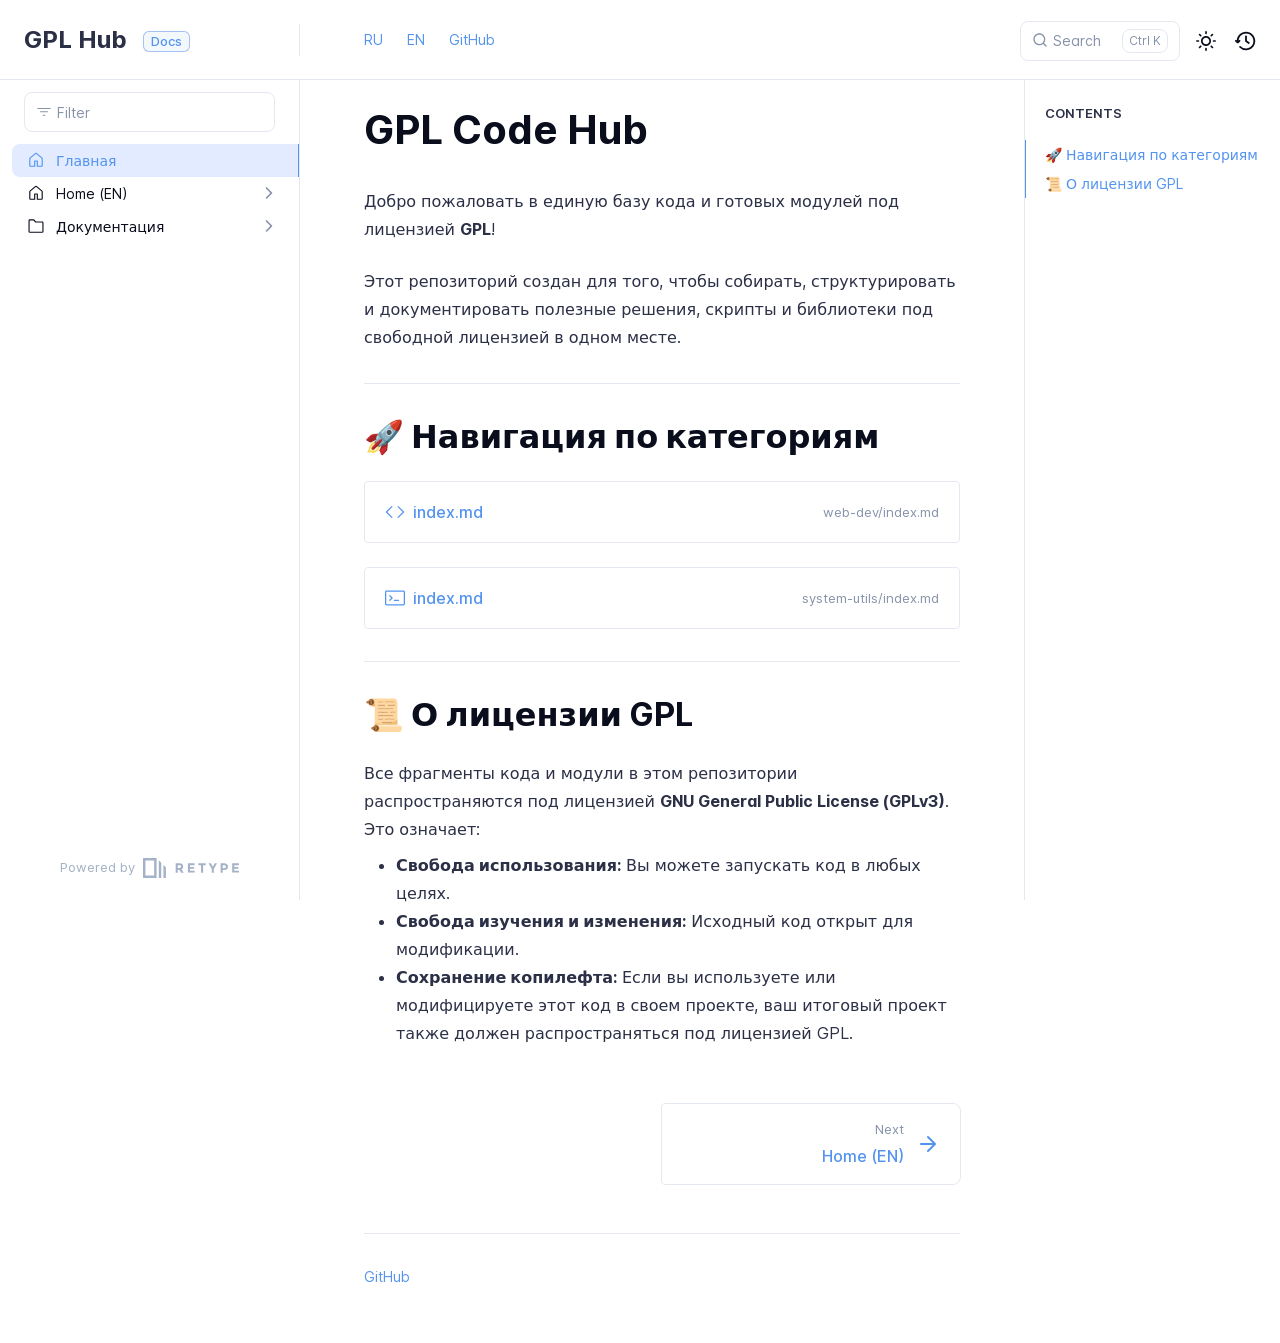
==== index.html @ ab06c72d "Refreshes Retype-generated documentation. Process triggered by Pashamin." ====
<!DOCTYPE html>
<html lang="en" class="h-full">
<head>
    <meta charset="UTF-8">
    <meta name="viewport" content="width=device-width,initial-scale=1">
    <meta name="turbo-cache-control" content="no-cache" data-turbo-track="reload" data-track-token="3.12.0.843558842921">

    <!-- See retype.com -->
    <meta name="generator" content="Retype 3.12.0">

    <!-- Primary Meta Tags -->
    <title>GPL Code Hub</title>
    <meta name="title" content="GPL Code Hub">
    <meta name="description" content="Добро пожаловать в единую базу кода и готовых модулей под лицензией GPL!">

    <!-- Canonical -->
    <link rel="canonical" href="/">

    <!-- Open Graph / Facebook -->
    <meta property="og:type" content="website">
    <meta property="og:url" content="/">
    <meta property="og:title" content="GPL Code Hub">
    <meta property="og:description" content="Добро пожаловать в единую базу кода и готовых модулей под лицензией GPL!">

    <!-- Twitter -->
    <meta property="twitter:card" content="summary_large_image">
    <meta property="twitter:url" content="/">
    <meta property="twitter:title" content="GPL Code Hub">
    <meta property="twitter:description" content="Добро пожаловать в единую базу кода и готовых модулей под лицензией GPL!">

    <script data-cfasync="false">(function(){var cl=document.documentElement.classList,ls=localStorage.getItem("retype_scheme"),hd=cl.contains("dark"),hl=cl.contains("light"),wm=window.matchMedia&&window.matchMedia("(prefers-color-scheme: dark)").matches;if(ls==="dark"||(!ls&&wm&&!hd&&!hl)){cl.remove("light");cl.add("dark")}else if(ls==="light"||(!ls&&!wm&&!hd&&!hl)){cl.remove("dark");cl.add("light")}})();</script>

    <link href="resources/css/retype.css?v=3.12.0.843558842921" rel="stylesheet">

    <script data-cfasync="false" src="resources/js/config.js?v=3.12.0.843558842921" data-turbo-eval="false" defer></script>
    <script data-cfasync="false" src="resources/js/retype.js?v=3.12.0" data-turbo-eval="false" defer></script>
    <script id="lunr-js" data-cfasync="false" src="resources/js/lunr.js?v=3.12.0.843558842921" data-turbo-eval="false" defer></script>
</head>
<body>
    <div id="retype-app" class="relative text-base antialiased text-base-text bg-base-bg font-body">
        <div class="absolute bottom-0 left-0" style="top: 5rem; right: 50%"></div>
    
        <header id="retype-header" class="sticky top-0 z-30 flex w-full h-16 bg-header-bg border-b border-header-border md:h-20">
            <div class="container relative flex items-center justify-between pr-6 grow md:justify-start">
                <!-- Mobile menu button skeleton -->
                <button v-cloak class="skeleton retype-mobile-menu-button flex items-center justify-center shrink-0 overflow-hidden dark:text-white focus:outline-none rounded-full w-10 h-10 ml-3.5 md:hidden"><svg xmlns="http://www.w3.org/2000/svg" class="mb-px shrink-0" width="24" height="24" viewBox="0 0 24 24" role="presentation" style="margin-bottom: 0px;"><g fill="currentColor"><path d="M2 4h20v2H2zM2 11h20v2H2zM2 18h20v2H2z"></path></g></svg></button>
                <div v-cloak id="retype-sidebar-left-toggle-button"></div>
        
                <!-- Logo -->
                <div class="flex items-center justify-between h-full py-2 md:w-75">
                    <div class="flex items-center px-2 md:px-6">
                        <a id="retype-branding-logo" href="" class="flex items-center leading-snug text-2xl">
                            <span class="dark:text-white font-bold line-clamp-1 md:line-clamp-2">GPL Hub</span>
                        </a><span id="retype-branding-label" class="inline-flex mt-1 px-2 py-1 ml-4 text-xs font-medium leading-none items-center rounded-md bg-branding-label-bg text-branding-label-text ring-1 ring-branding-label-border ring-inset md:inline-block">Docs</span>
                    </div>
        
                    <span class="hidden h-8 border-r md:inline-block border-base-border"></span>
                </div>
        
                <div class="flex justify-between md:grow">
                    <!-- Top Nav -->
                    <nav id="retype-header-nav" class="hidden md:flex">
                        <ul class="flex flex-col mb-4 md:pl-16 md:mb-0 md:flex-row md:items-center">
                            <li class="mr-6">
                                <a class="py-2 md:mb-0 inline-flex items-center text-sm whitespace-nowrap transition-colors duration-200 ease-linear md:text-header-text font-header-text hover:text-header-text-hover" href="">RU</a>
                            </li>
                            <li class="mr-6">
                                <a class="py-2 md:mb-0 inline-flex items-center text-sm whitespace-nowrap transition-colors duration-200 ease-linear md:text-header-text font-header-text hover:text-header-text-hover" href="en/">EN</a>
                            </li>
                            <li class="mr-6">
                                <a class="py-2 md:mb-0 inline-flex items-center text-sm whitespace-nowrap transition-colors duration-200 ease-linear md:text-header-text font-header-text hover:text-header-text-hover" href="https://github.com/Pashamin/gpl-compliance-archive">GitHub</a>
                            </li>
        
                        </ul>
                    </nav>
        
                    <div v-cloak class="flex justify-end grow">
                        <div id="retype-mobile-search-button"></div>
                        <doc-search-desktop></doc-search-desktop>
        
                        <doc-theme-switch class="lg:ml-2"></doc-theme-switch>
                        <doc-history></doc-history>
                    </div>
                </div>
            </div>
        </header>
    
    
        <div id="retype-container" class="container relative flex bg-white">
            <!-- Sidebar Skeleton -->
            <div v-cloak class="fixed flex flex-col shrink-0 duration-300 ease-in-out bg-sidebar-left-bg border-sidebar-left-border sidebar top-20 w-75 border-r h-screen md:sticky transition-transform skeleton">
            
                <div class="flex items-center h-16 px-6">
                    <input id="retype-filter-input-mock" class="w-full h-10 pl-8 px-3 py-2 transition-colors duration-200 ease-linear bg-filter-bg border border-filter-border rounded-lg shadow-none md:text-sm hover:border-filter-border-hover focus:outline-none focus:border-filter-border-focus placeholder-filter-placeholder" type="text">
                </div>
            
                <div class="pl-6 mt-1 mb-4">
                    <div class="w-32 h-3 mb-4 bg-skeleton-bg rounded-full loading"></div>
                    <div class="w-48 h-3 mb-4 bg-skeleton-bg rounded-full loading"></div>
                    <div class="w-40 h-3 mb-4 bg-skeleton-bg rounded-full loading"></div>
                    <div class="w-32 h-3 mb-4 bg-skeleton-bg rounded-full loading"></div>
                    <div class="w-48 h-3 mb-4 bg-skeleton-bg rounded-full loading"></div>
                    <div class="w-40 h-3 mb-4 bg-skeleton-bg rounded-full loading"></div>
                </div>
            
                <div class="shrink-0 mt-auto bg-transparent dark:border-base-border">
                    <a class="flex items-center justify-center flex-nowrap h-16 text-gray-350 dark:text-dark-400 hover:text-gray-600 dark:hover:text-dark-300 transition-colors duration-150 ease-in docs-powered-by" target="_blank" href="https://retype.com/" rel="noopener">
                        <span class="text-xs whitespace-nowrap">Powered by</span>
                        <svg xmlns="http://www.w3.org/2000/svg" class="ml-2" fill="currentColor" width="96" height="20" overflow="visible"><path d="M0 0v20h13.59V0H0zm11.15 17.54H2.44V2.46h8.71v15.08zM15.8 20h2.44V4.67L15.8 2.22zM20.45 6.89V20h2.44V9.34z"/><g><path d="M40.16 8.44c0 1.49-.59 2.45-1.75 2.88l2.34 3.32h-2.53l-2.04-2.96h-1.43v2.96h-2.06V5.36h3.5c1.43 0 2.46.24 3.07.73s.9 1.27.9 2.35zm-2.48 1.1c.26-.23.38-.59.38-1.09 0-.5-.13-.84-.4-1.03s-.73-.28-1.39-.28h-1.54v2.75h1.5c.72 0 1.2-.12 1.45-.35zM51.56 5.36V7.2h-4.59v1.91h4.13v1.76h-4.13v1.92h4.74v1.83h-6.79V5.36h6.64zM60.09 7.15v7.48h-2.06V7.15h-2.61V5.36h7.28v1.79h-2.61zM70.81 14.64h-2.06v-3.66l-3.19-5.61h2.23l1.99 3.45 1.99-3.45H74l-3.19 5.61v3.66zM83.99 6.19c.65.55.97 1.4.97 2.55s-.33 1.98-1 2.51-1.68.8-3.04.8h-1.23v2.59h-2.06V5.36h3.26c1.42 0 2.45.28 3.1.83zm-1.51 3.65c.25-.28.37-.69.37-1.22s-.16-.92-.48-1.14c-.32-.23-.82-.34-1.5-.34H79.7v3.12h1.38c.68 0 1.15-.14 1.4-.42zM95.85 5.36V7.2h-4.59v1.91h4.13v1.76h-4.13v1.92H96v1.83h-6.79V5.36h6.64z"/></g></svg>
                    </a>
                </div>
            </div>
            
            <!-- Sidebar component -->
            <doc-sidebar v-cloak>
                <template #sidebar-footer>
                    <div class="shrink-0 mt-auto border-t md:bg-transparent md:border-none dark:border-base-border">
            
                        <div class="py-3 px-6 md:hidden border-b dark:border-base-border">
                            <nav>
                                <ul class="flex flex-wrap justify-center items-center">
                                    <li class="mr-6">
                                        <a class="block py-1 inline-flex items-center text-sm whitespace-nowrap transition-colors duration-200 ease-linear md:text-header-text font-header-text hover:text-header-text-hover" href="">RU</a>
                                    </li>
                                    <li class="mr-6">
                                        <a class="block py-1 inline-flex items-center text-sm whitespace-nowrap transition-colors duration-200 ease-linear md:text-header-text font-header-text hover:text-header-text-hover" href="en/">EN</a>
                                    </li>
                                    <li class="mr-6">
                                        <a class="block py-1 inline-flex items-center text-sm whitespace-nowrap transition-colors duration-200 ease-linear md:text-header-text font-header-text hover:text-header-text-hover" href="https://github.com/Pashamin/gpl-compliance-archive">GitHub</a>
                                    </li>
            
                                </ul>
                            </nav>
                        </div>
            
                        <a class="flex items-center justify-center flex-nowrap h-16 text-gray-350 dark:text-dark-400 hover:text-gray-600 dark:hover:text-dark-300 transition-colors duration-150 ease-in docs-powered-by" target="_blank" href="https://retype.com/" rel="noopener">
                            <span class="text-xs whitespace-nowrap">Powered by</span>
                            <svg xmlns="http://www.w3.org/2000/svg" class="ml-2" fill="currentColor" width="96" height="20" overflow="visible"><path d="M0 0v20h13.59V0H0zm11.15 17.54H2.44V2.46h8.71v15.08zM15.8 20h2.44V4.67L15.8 2.22zM20.45 6.89V20h2.44V9.34z"/><g><path d="M40.16 8.44c0 1.49-.59 2.45-1.75 2.88l2.34 3.32h-2.53l-2.04-2.96h-1.43v2.96h-2.06V5.36h3.5c1.43 0 2.46.24 3.07.73s.9 1.27.9 2.35zm-2.48 1.1c.26-.23.38-.59.38-1.09 0-.5-.13-.84-.4-1.03s-.73-.28-1.39-.28h-1.54v2.75h1.5c.72 0 1.2-.12 1.45-.35zM51.56 5.36V7.2h-4.59v1.91h4.13v1.76h-4.13v1.92h4.74v1.83h-6.79V5.36h6.64zM60.09 7.15v7.48h-2.06V7.15h-2.61V5.36h7.28v1.79h-2.61zM70.81 14.64h-2.06v-3.66l-3.19-5.61h2.23l1.99 3.45 1.99-3.45H74l-3.19 5.61v3.66zM83.99 6.19c.65.55.97 1.4.97 2.55s-.33 1.98-1 2.51-1.68.8-3.04.8h-1.23v2.59h-2.06V5.36h3.26c1.42 0 2.45.28 3.1.83zm-1.51 3.65c.25-.28.37-.69.37-1.22s-.16-.92-.48-1.14c-.32-.23-.82-.34-1.5-.34H79.7v3.12h1.38c.68 0 1.15-.14 1.4-.42zM95.85 5.36V7.2h-4.59v1.91h4.13v1.76h-4.13v1.92H96v1.83h-6.79V5.36h6.64z"/></g></svg>
                        </a>
                    </div>
                </template>
            </doc-sidebar>
    
            <div class="grow min-w-0 bg-body-bg">
                <!-- Render "toolbar" template here on api pages --><!-- Render page content -->
                <div class="flex">
                    <div id="retype-main" class="min-w-0 p-4 grow md:px-16">
                        <main class="relative pb-12 lg:pt-2">
                            <div class="retype-markdown" id="retype-content">
                                <!-- Rendered if sidebar right is enabled -->
                                <div id="retype-sidebar-right-toggle"></div>
                                <!-- Page content  -->
<doc-anchor-target id="gpl-code-hub" class="break-words">
    <h1>
        <doc-anchor-trigger class="header-anchor-trigger" to="#gpl-code-hub">#</doc-anchor-trigger>
        <span>GPL Code Hub</span>
    </h1>
</doc-anchor-target>
<p>Добро пожаловать в единую базу кода и готовых модулей под лицензией <strong>GPL</strong>!</p>
<p>Этот репозиторий создан для того, чтобы собирать, структурировать и документировать полезные решения, скрипты и библиотеки под свободной лицензией в одном месте.</p>
<hr>
<doc-anchor-target id="-навигация-по-категориям">
    <h2>
        <doc-anchor-trigger class="header-anchor-trigger" to="#-навигация-по-категориям">#</doc-anchor-trigger>
        <span><span class="docs-emoji">&#x1F680;</span> Навигация по категориям</span>
    </h2>
</doc-anchor-target>
<p>
<div class="mb-6 px-5 py-4 flex justify-between relative border border-base-border hover:border-base-border-hover rounded transition-colors duration-150">
    <div class="flex items-center text-base-500">
        <span class="inline-block mb-px">
            <svg xmlns="http://www.w3.org/2000/svg" width="20" height="20" viewBox="0 0 24 24" role="presentation" fill="currentColor"><path d="M15.22 4.97a.75.75 0 0 1 1.06 0l6.5 6.5a.75.75 0 0 1 0 1.06l-6.5 6.5a.749.749 0 0 1-1.275-.326.749.749 0 0 1 .215-.734L21.19 12l-5.97-5.97a.75.75 0 0 1 0-1.06Zm-6.44 0a.75.75 0 0 1 0 1.06L2.81 12l5.97 5.97a.749.749 0 0 1-.326 1.275.749.749 0 0 1-.734-.215l-6.5-6.5a.75.75 0 0 1 0-1.06l6.5-6.5a.75.75 0 0 1 1.06 0Z"/></svg>
        </span>
        <span class="inline-block font-medium ml-2">index.md</span>
    </div>
    <div class="flex items-center text-xs text-gray-400 dark:text-dark-400">
        <span>web-dev/index.md</span>
    </div>
    <a href="web-dev/index.md" title="Веб-разработка" class="absolute block inset-0"></a>
</div>
<div class="mb-6 px-5 py-4 flex justify-between relative border border-base-border hover:border-base-border-hover rounded transition-colors duration-150">
    <div class="flex items-center text-base-500">
        <span class="inline-block mb-px">
            <svg xmlns="http://www.w3.org/2000/svg" width="20" height="20" viewBox="0 0 24 24" role="presentation" fill="currentColor"><path d="M9.25 12a.75.75 0 0 1-.22.53l-2.75 2.75a.75.75 0 0 1-1.06-1.06L7.44 12 5.22 9.78a.75.75 0 1 1 1.06-1.06l2.75 2.75c.141.14.22.331.22.53Zm2 2a.75.75 0 0 0 0 1.5h5a.75.75 0 0 0 0-1.5h-5Z"/><path d="M0 4.75C0 3.784.784 3 1.75 3h20.5c.966 0 1.75.784 1.75 1.75v14.5A1.75 1.75 0 0 1 22.25 21H1.75A1.75 1.75 0 0 1 0 19.25Zm1.75-.25a.25.25 0 0 0-.25.25v14.5c0 .138.112.25.25.25h20.5a.25.25 0 0 0 .25-.25V4.75a.25.25 0 0 0-.25-.25Z"/></svg>
        </span>
        <span class="inline-block font-medium ml-2">index.md</span>
    </div>
    <div class="flex items-center text-xs text-gray-400 dark:text-dark-400">
        <span>system-utils/index.md</span>
    </div>
    <a href="system-utils/index.md" title="Системные утилиты" class="absolute block inset-0"></a>
</div>
</p>
<hr>
<doc-anchor-target id="-о-лицензии-gpl">
    <h2>
        <doc-anchor-trigger class="header-anchor-trigger" to="#-о-лицензии-gpl">#</doc-anchor-trigger>
        <span><span class="docs-emoji">&#x1F4DC;</span> О лицензии GPL</span>
    </h2>
</doc-anchor-target>
<p>Все фрагменты кода и модули в этом репозитории распространяются под лицензией <strong>GNU General Public License (GPLv3)</strong>. Это означает:</p>
<ul>
<li><strong>Свобода использования:</strong> Вы можете запускать код в любых целях.</li>
<li><strong>Свобода изучения и изменения:</strong> Исходный код открыт для модификации.</li>
<li><strong>Сохранение копилефта:</strong> Если вы используете или модифицируете этот код в своем проекте, ваш итоговый проект также должен распространяться под лицензией GPL.</li>
</ul>

                                
                                <!-- Required only on API pages -->
                                <doc-toolbar-member-filter-no-results></doc-toolbar-member-filter-no-results>
                            </div>
                            <footer id="retype-content-footer" class="clear-both">
                            
                                <nav id="retype-nextprev" class="print:hidden flex mt-14">
                                    <div class="w-1/2">
                                    </div>
                            
                                    <div class="w-1/2">
                                        <a class="px-5 py-4 -mx-px h-full flex items-center justify-end break-normal font-medium text-body-link border border-base-border hover:border-base-border-hover rounded-l rounded-r-lg transition-colors duration-150 relative hover:z-5" href="en/">
                                            <span>
                                                <span class="block text-xs font-normal text-right text-base-text-muted">Next</span>
                                                <span class="block mt-1">Home (EN)</span>
                                            </span>
                                            <svg xmlns="http://www.w3.org/2000/svg" class="ml-3" width="24" height="24" viewBox="0 0 24 24" fill="currentColor" overflow="visible"><path d="M19.92 12.38a1 1 0 00-.22-1.09l-7-7a.996.996 0 10-1.41 1.41l5.3 5.3H5c-.55 0-1 .45-1 1s.45 1 1 1h11.59l-5.29 5.29a.996.996 0 000 1.41c.19.2.44.3.7.3s.51-.1.71-.29l7-7c.09-.09.16-.21.21-.33z" /><path fill="none" d="M0 0h24v24H0z" /></svg>
                                        </a>
                                    </div>
                                </nav>
                            </footer>
                        </main>
                
                        <div id="retype-page-footer" class="print:border-none border-t border-base-border pt-6 mb-8">
                            <footer class="flex flex-wrap items-center justify-between print:justify-center">
                                <div id="retype-footer-links" class="print:hidden">
                                    <ul class="flex flex-wrap items-center text-sm">
                                        <li>
                                            <a class="block mr-4 py-2 text-sm whitespace-nowrap transition-colors duration-200 ease-linear text-footer-link hover:text-footer-link-hover md:mb-0" href="https://github.com/Pashamin/gpl-compliance-archive">GitHub</a>
                                        </li>
                                    </ul>
                                </div>
                                <div id="retype-copyright" class="print:justify-center py-2 text-footer-text font-footer-link text-sm leading-relaxed"></div>
                            </footer>
                        </div>
                    </div>
                
                    <!-- Rendered if sidebar right is enabled -->
                    <!-- Sidebar right skeleton-->
                    <div v-cloak class="fixed top-0 bottom-0 right-0 translate-x-full bg-sidebar-right-bg border-sidebar-right-border lg:sticky lg:border-l lg:shrink-0 lg:pt-6 lg:transform-none sm:w-1/2 lg:w-64 lg:z-0 md:w-104 sidebar-right skeleton">
                        <div class="pl-5">
                            <div class="w-32 h-3 mb-4 bg-skeleton-bg rounded-full loading"></div>
                            <div class="w-48 h-3 mb-4 bg-skeleton-bg rounded-full loading"></div>
                            <div class="w-40 h-3 mb-4 bg-skeleton-bg rounded-full loading"></div>
                        </div>
                    </div>
                
                    <!-- User should be able to hide sidebar right -->
                    <doc-sidebar-right v-cloak></doc-sidebar-right>
                </div>

            </div>
        </div>
    
        <doc-search-mobile></doc-search-mobile>
        <doc-back-to-top></doc-back-to-top>
    </div>


    <div id="retype-overlay-target"></div>

    <script data-cfasync="false">window.__DOCS__ = { "title": "Главная", isRoot: true, level: 0, icon: "file", hasPrism: false, hasMermaid: false, hasMath: false, tocDepth: 23 }</script>
</body>
</html>
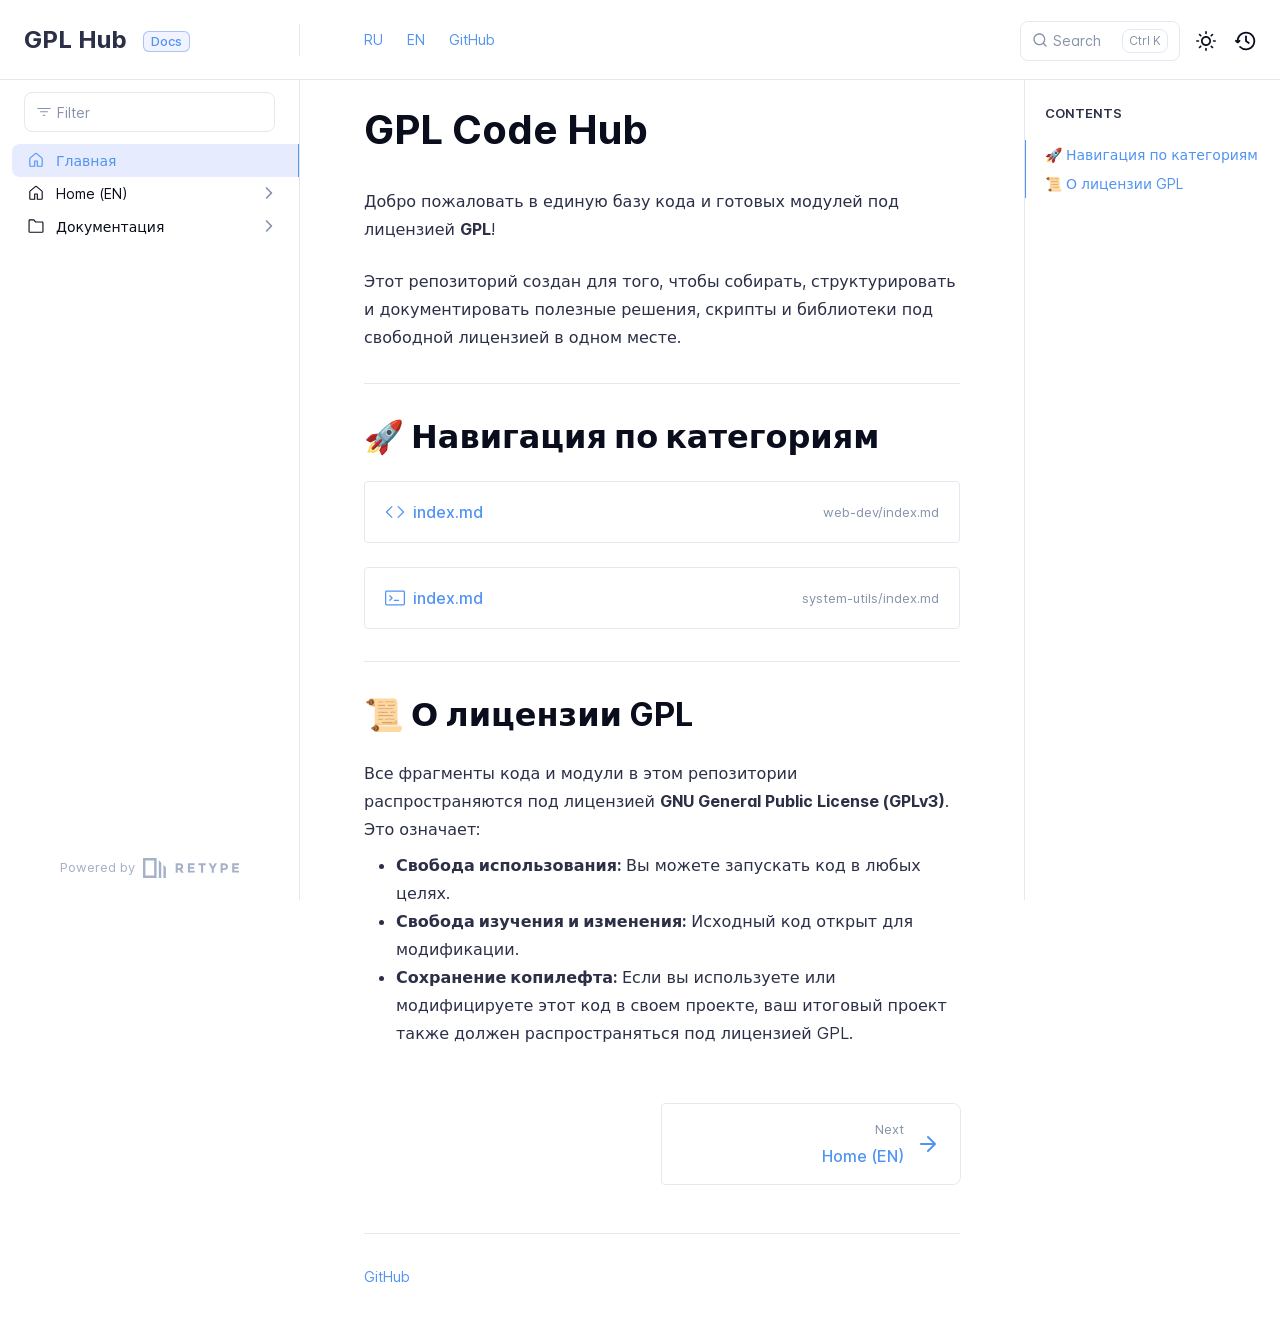
==== commit 6a910b52: "Refreshes Retype-generated documentation. Process triggered by Pashamin." ====
--- a/index.html
+++ b/index.html
@@ -3,7 +3,7 @@
 <head>
     <meta charset="UTF-8">
     <meta name="viewport" content="width=device-width,initial-scale=1">
-    <meta name="turbo-cache-control" content="no-cache" data-turbo-track="reload" data-track-token="3.12.0.843558842921">
+    <meta name="turbo-cache-control" content="no-cache" data-turbo-track="reload" data-track-token="3.12.0.843559249686">
 
     <!-- See retype.com -->
     <meta name="generator" content="Retype 3.12.0">
@@ -30,11 +30,11 @@
 
     <script data-cfasync="false">(function(){var cl=document.documentElement.classList,ls=localStorage.getItem("retype_scheme"),hd=cl.contains("dark"),hl=cl.contains("light"),wm=window.matchMedia&&window.matchMedia("(prefers-color-scheme: dark)").matches;if(ls==="dark"||(!ls&&wm&&!hd&&!hl)){cl.remove("light");cl.add("dark")}else if(ls==="light"||(!ls&&!wm&&!hd&&!hl)){cl.remove("dark");cl.add("light")}})();</script>
 
-    <link href="resources/css/retype.css?v=3.12.0.843558842921" rel="stylesheet">
-
-    <script data-cfasync="false" src="resources/js/config.js?v=3.12.0.843558842921" data-turbo-eval="false" defer></script>
+    <link href="resources/css/retype.css?v=3.12.0.843559249686" rel="stylesheet">
+
+    <script data-cfasync="false" src="resources/js/config.js?v=3.12.0.843559249686" data-turbo-eval="false" defer></script>
     <script data-cfasync="false" src="resources/js/retype.js?v=3.12.0" data-turbo-eval="false" defer></script>
-    <script id="lunr-js" data-cfasync="false" src="resources/js/lunr.js?v=3.12.0.843558842921" data-turbo-eval="false" defer></script>
+    <script id="lunr-js" data-cfasync="false" src="resources/js/lunr.js?v=3.12.0.843559249686" data-turbo-eval="false" defer></script>
 </head>
 <body>
     <div id="retype-app" class="relative text-base antialiased text-base-text bg-base-bg font-body">
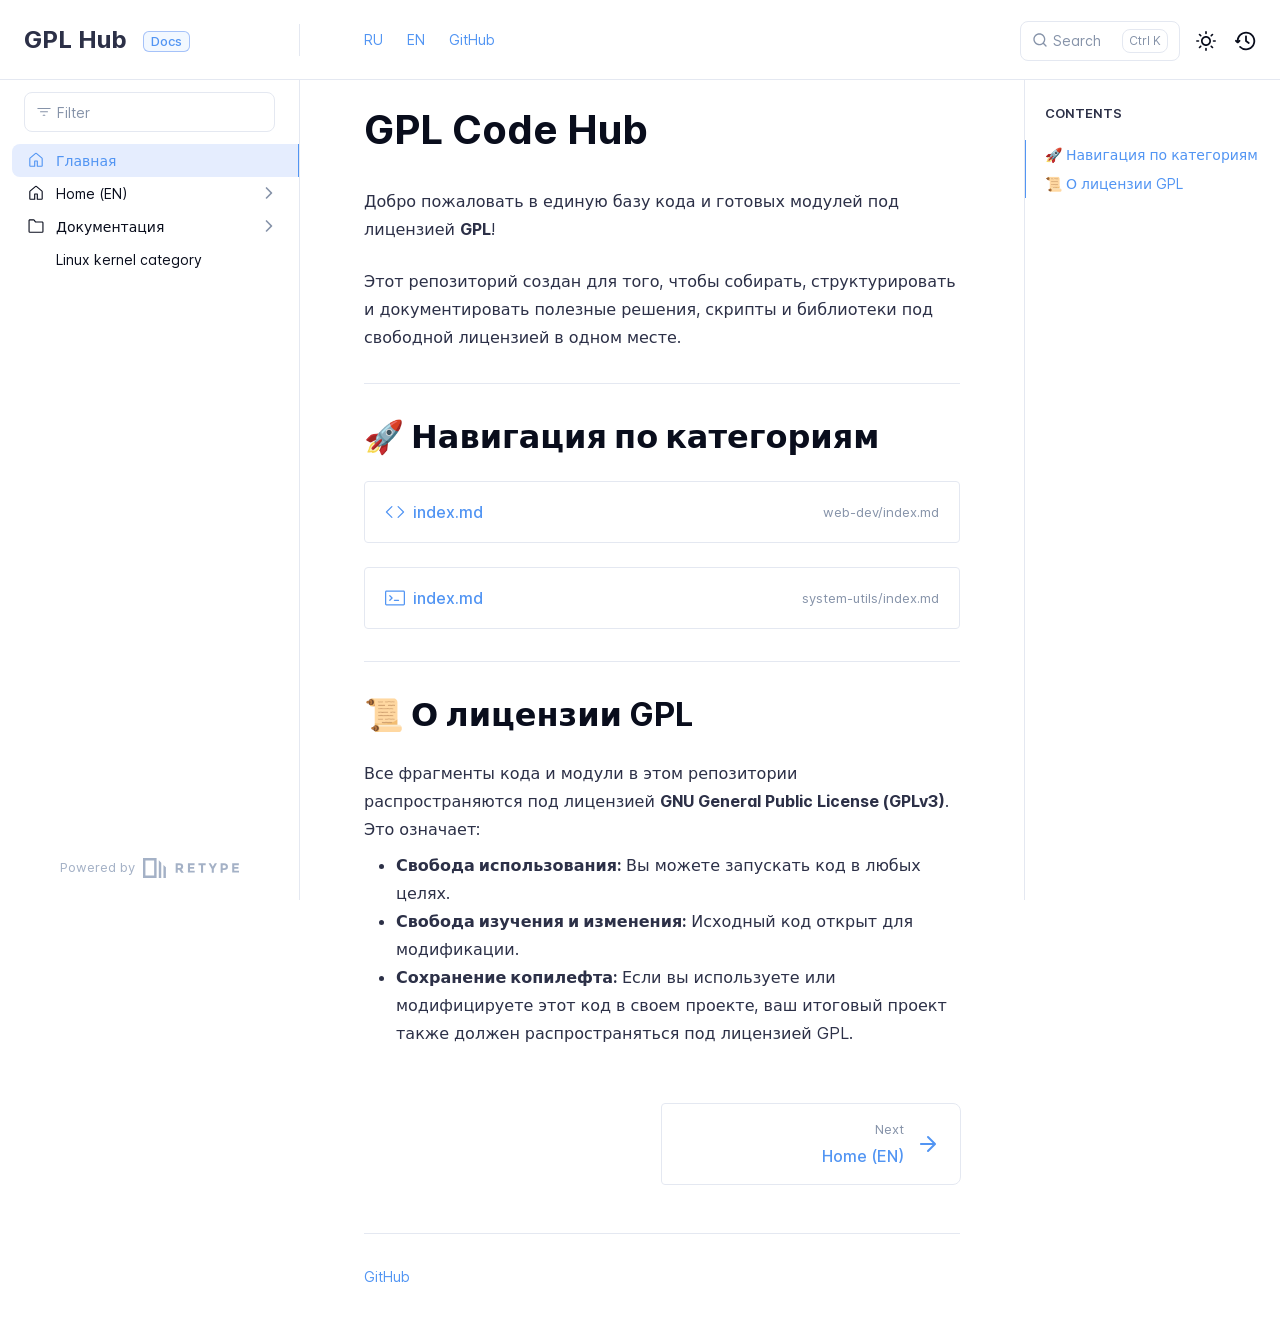
==== commit 3c0df07e: "Refreshes Retype-generated documentation. Process triggered by Pashamin." ====
--- a/index.html
+++ b/index.html
@@ -3,7 +3,7 @@
 <head>
     <meta charset="UTF-8">
     <meta name="viewport" content="width=device-width,initial-scale=1">
-    <meta name="turbo-cache-control" content="no-cache" data-turbo-track="reload" data-track-token="3.12.0.843559249686">
+    <meta name="turbo-cache-control" content="no-cache" data-turbo-track="reload" data-track-token="3.12.0.843559443855">
 
     <!-- See retype.com -->
     <meta name="generator" content="Retype 3.12.0">
@@ -30,11 +30,11 @@
 
     <script data-cfasync="false">(function(){var cl=document.documentElement.classList,ls=localStorage.getItem("retype_scheme"),hd=cl.contains("dark"),hl=cl.contains("light"),wm=window.matchMedia&&window.matchMedia("(prefers-color-scheme: dark)").matches;if(ls==="dark"||(!ls&&wm&&!hd&&!hl)){cl.remove("light");cl.add("dark")}else if(ls==="light"||(!ls&&!wm&&!hd&&!hl)){cl.remove("dark");cl.add("light")}})();</script>
 
-    <link href="resources/css/retype.css?v=3.12.0.843559249686" rel="stylesheet">
-
-    <script data-cfasync="false" src="resources/js/config.js?v=3.12.0.843559249686" data-turbo-eval="false" defer></script>
+    <link href="resources/css/retype.css?v=3.12.0.843559443855" rel="stylesheet">
+
+    <script data-cfasync="false" src="resources/js/config.js?v=3.12.0.843559443855" data-turbo-eval="false" defer></script>
     <script data-cfasync="false" src="resources/js/retype.js?v=3.12.0" data-turbo-eval="false" defer></script>
-    <script id="lunr-js" data-cfasync="false" src="resources/js/lunr.js?v=3.12.0.843559249686" data-turbo-eval="false" defer></script>
+    <script id="lunr-js" data-cfasync="false" src="resources/js/lunr.js?v=3.12.0.843559443855" data-turbo-eval="false" defer></script>
 </head>
 <body>
     <div id="retype-app" class="relative text-base antialiased text-base-text bg-base-bg font-body">
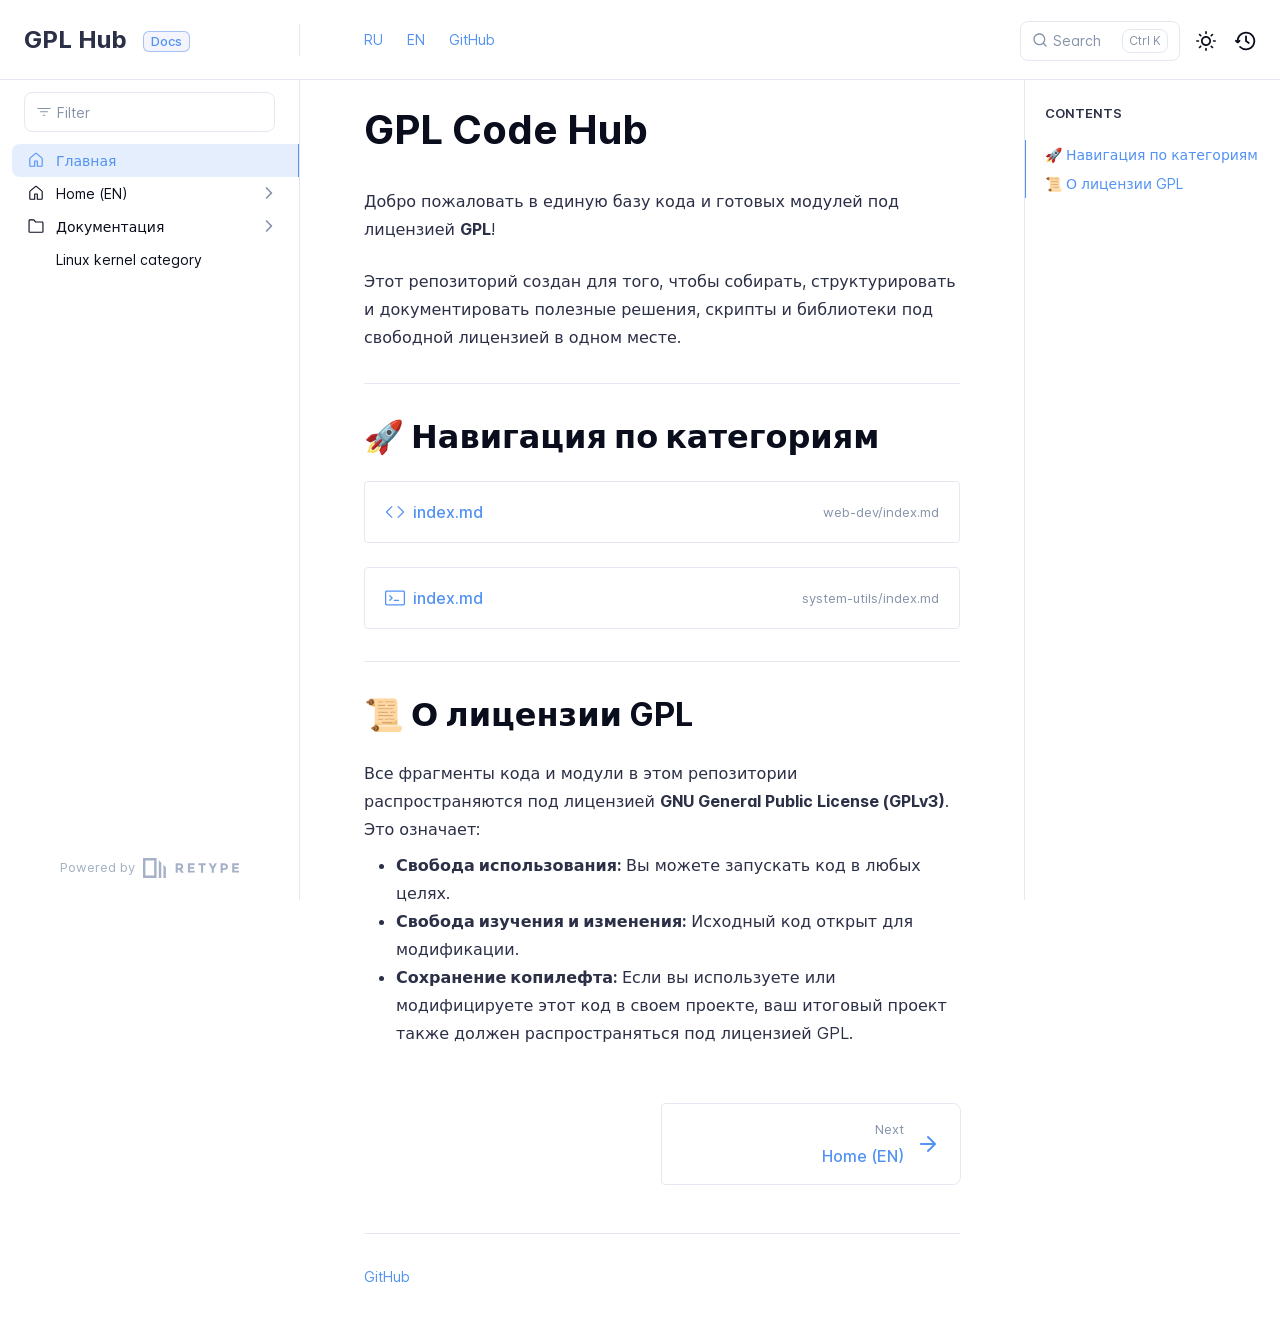
==== commit 73afc5f7: "Refreshes Retype-generated documentation. Process triggered by Pashamin." ====
--- a/index.html
+++ b/index.html
@@ -3,7 +3,7 @@
 <head>
     <meta charset="UTF-8">
     <meta name="viewport" content="width=device-width,initial-scale=1">
-    <meta name="turbo-cache-control" content="no-cache" data-turbo-track="reload" data-track-token="3.12.0.843559443855">
+    <meta name="turbo-cache-control" content="no-cache" data-turbo-track="reload" data-track-token="3.12.0.843559451014">
 
     <!-- See retype.com -->
     <meta name="generator" content="Retype 3.12.0">
@@ -30,11 +30,11 @@
 
     <script data-cfasync="false">(function(){var cl=document.documentElement.classList,ls=localStorage.getItem("retype_scheme"),hd=cl.contains("dark"),hl=cl.contains("light"),wm=window.matchMedia&&window.matchMedia("(prefers-color-scheme: dark)").matches;if(ls==="dark"||(!ls&&wm&&!hd&&!hl)){cl.remove("light");cl.add("dark")}else if(ls==="light"||(!ls&&!wm&&!hd&&!hl)){cl.remove("dark");cl.add("light")}})();</script>
 
-    <link href="resources/css/retype.css?v=3.12.0.843559443855" rel="stylesheet">
-
-    <script data-cfasync="false" src="resources/js/config.js?v=3.12.0.843559443855" data-turbo-eval="false" defer></script>
+    <link href="resources/css/retype.css?v=3.12.0.843559451014" rel="stylesheet">
+
+    <script data-cfasync="false" src="resources/js/config.js?v=3.12.0.843559451014" data-turbo-eval="false" defer></script>
     <script data-cfasync="false" src="resources/js/retype.js?v=3.12.0" data-turbo-eval="false" defer></script>
-    <script id="lunr-js" data-cfasync="false" src="resources/js/lunr.js?v=3.12.0.843559443855" data-turbo-eval="false" defer></script>
+    <script id="lunr-js" data-cfasync="false" src="resources/js/lunr.js?v=3.12.0.843559451014" data-turbo-eval="false" defer></script>
 </head>
 <body>
     <div id="retype-app" class="relative text-base antialiased text-base-text bg-base-bg font-body">
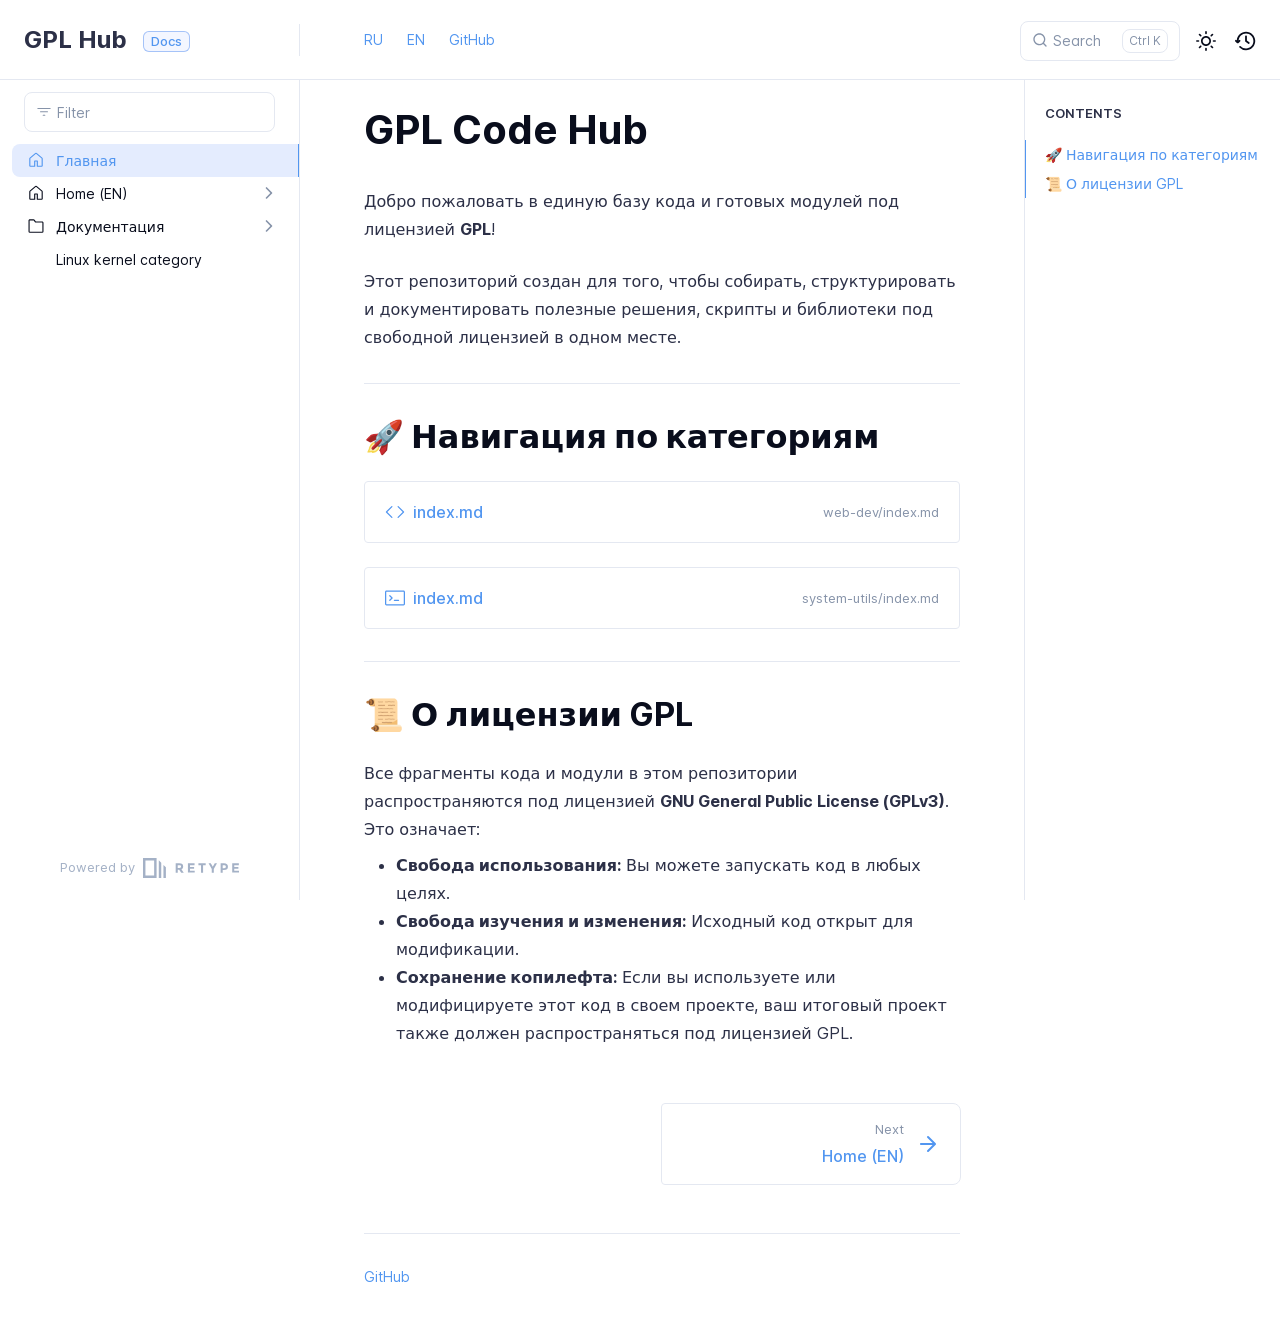
==== commit 253b5237: "Refreshes Retype-generated documentation. Process triggered by Pashamin." ====
--- a/index.html
+++ b/index.html
@@ -3,7 +3,7 @@
 <head>
     <meta charset="UTF-8">
     <meta name="viewport" content="width=device-width,initial-scale=1">
-    <meta name="turbo-cache-control" content="no-cache" data-turbo-track="reload" data-track-token="3.12.0.843559451014">
+    <meta name="turbo-cache-control" content="no-cache" data-turbo-track="reload" data-track-token="3.12.0.843559482454">
 
     <!-- See retype.com -->
     <meta name="generator" content="Retype 3.12.0">
@@ -30,11 +30,11 @@
 
     <script data-cfasync="false">(function(){var cl=document.documentElement.classList,ls=localStorage.getItem("retype_scheme"),hd=cl.contains("dark"),hl=cl.contains("light"),wm=window.matchMedia&&window.matchMedia("(prefers-color-scheme: dark)").matches;if(ls==="dark"||(!ls&&wm&&!hd&&!hl)){cl.remove("light");cl.add("dark")}else if(ls==="light"||(!ls&&!wm&&!hd&&!hl)){cl.remove("dark");cl.add("light")}})();</script>
 
-    <link href="resources/css/retype.css?v=3.12.0.843559451014" rel="stylesheet">
-
-    <script data-cfasync="false" src="resources/js/config.js?v=3.12.0.843559451014" data-turbo-eval="false" defer></script>
+    <link href="resources/css/retype.css?v=3.12.0.843559482454" rel="stylesheet">
+
+    <script data-cfasync="false" src="resources/js/config.js?v=3.12.0.843559482454" data-turbo-eval="false" defer></script>
     <script data-cfasync="false" src="resources/js/retype.js?v=3.12.0" data-turbo-eval="false" defer></script>
-    <script id="lunr-js" data-cfasync="false" src="resources/js/lunr.js?v=3.12.0.843559451014" data-turbo-eval="false" defer></script>
+    <script id="lunr-js" data-cfasync="false" src="resources/js/lunr.js?v=3.12.0.843559482454" data-turbo-eval="false" defer></script>
 </head>
 <body>
     <div id="retype-app" class="relative text-base antialiased text-base-text bg-base-bg font-body">
